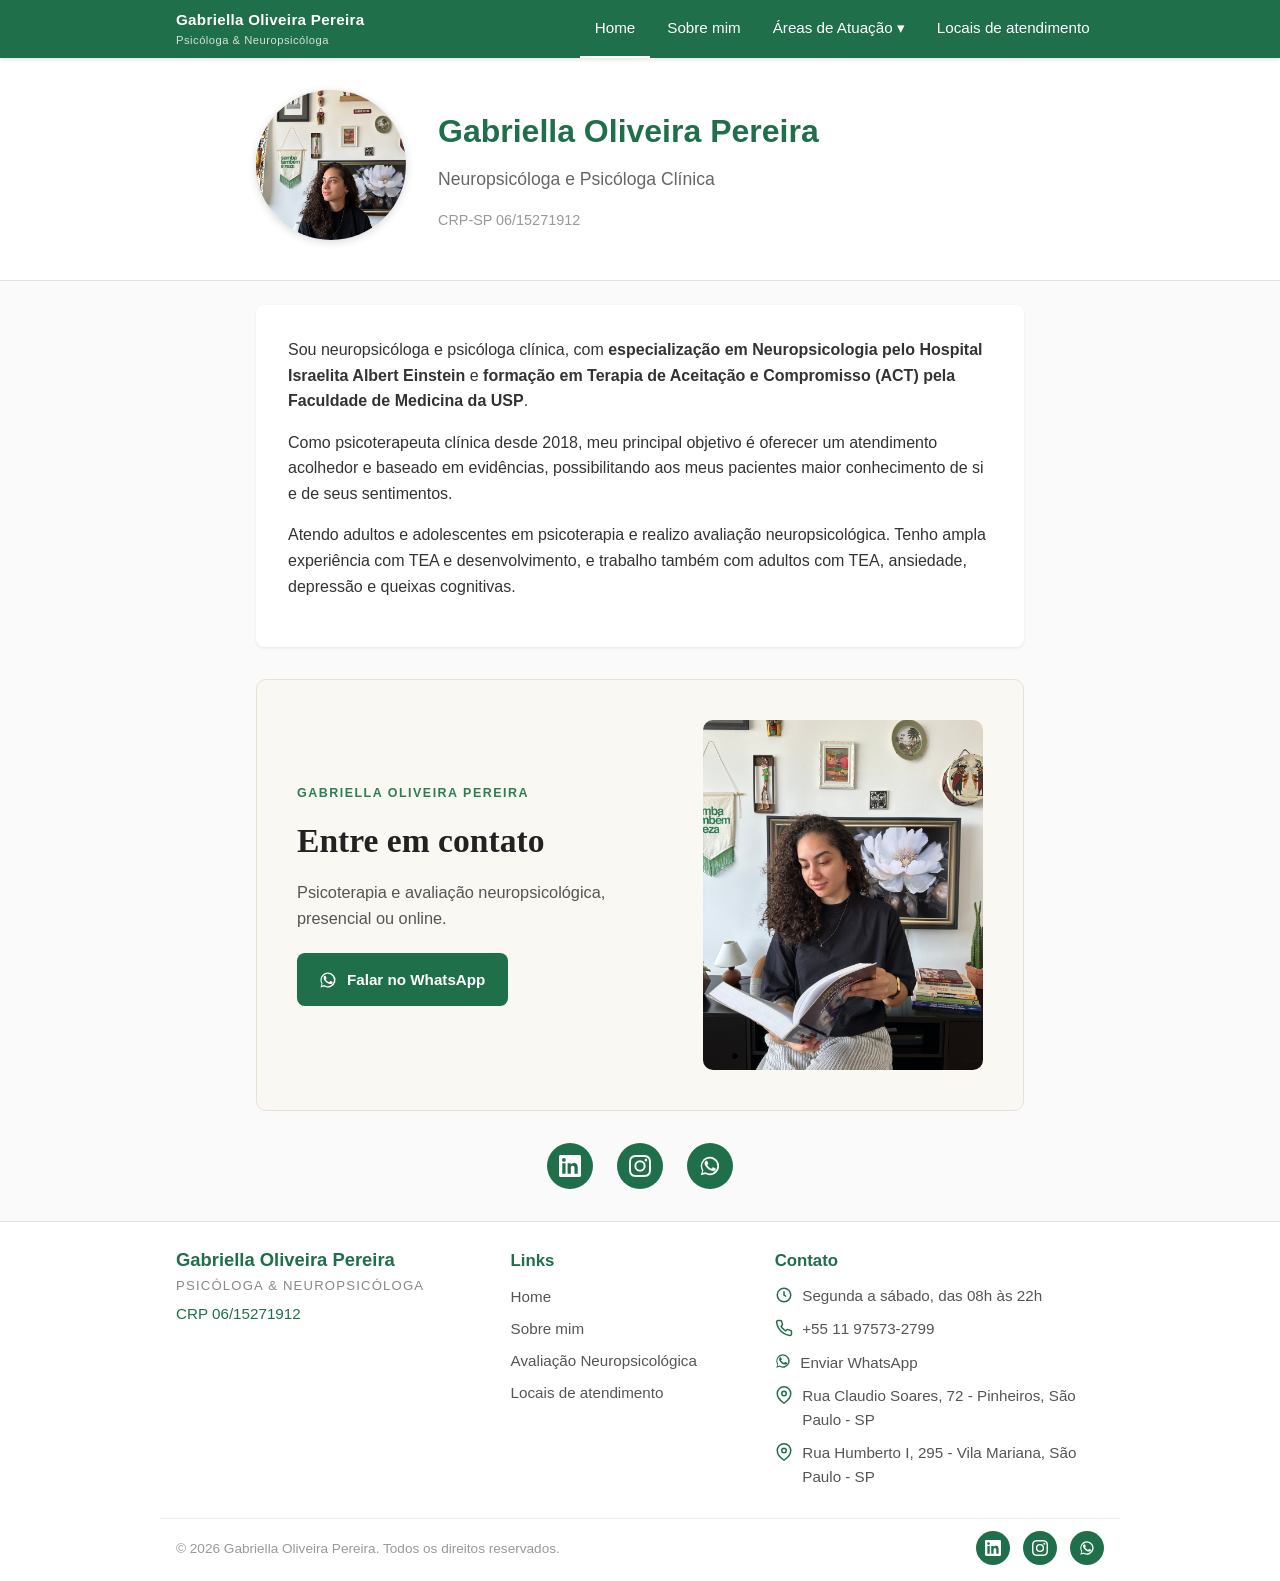
==== previa/index.html @ bd009cd1 "Adiciona pasta /previa/ para revisar o novo layout antes de publicar Cópia das páginas novas com noi" ====
<!DOCTYPE html>
<html lang="pt-BR">
<head>
    <meta charset="UTF-8">
    <meta name="robots" content="noindex, nofollow">
    <meta name="viewport" content="width=device-width, initial-scale=1.0">
    <title>Gabriella Oliveira Pereira - Neuropsicóloga e Psicóloga Clínica em São Paulo</title>
    <meta name="description" content="Neuropsicóloga e psicóloga clínica com formação em ACT pela USP e Neuropsicologia pelo Albert Einstein. Atendimento em Pinheiros, Vila Mariana e online.">
    <meta name="keywords" content="psicóloga, neuropsicóloga, ACT, TEA adulto, Pinheiros, Vila Mariana, São Paulo">
    <link rel="stylesheet" href="style.css?v=2">

    <script type="application/ld+json">
    {
        "@context": "https://schema.org",
        "@type": "Psychologist",
        "name": "Gabriella Oliveira Pereira",
        "description": "Neuropsicóloga e psicóloga clínica com formação em Terapia de Aceitação e Compromisso (ACT)",
        "url": "https://gabriellapsicologasp.com.br",
        "image": "https://gabriellapsicologasp.com.br/gabriella.jpg",
        "telephone": "+5511975732799",
        "areaServed": ["Pinheiros", "Vila Mariana", "São Paulo"],
        "openingHours": "Mo-Sa 08:00-22:00",
        "address": [
            {
                "@type": "PostalAddress",
                "streetAddress": "Rua Claudio Soares, 72",
                "addressLocality": "São Paulo",
                "addressRegion": "SP",
                "postalCode": "05422-030",
                "addressCountry": "BR"
            },
            {
                "@type": "PostalAddress",
                "streetAddress": "Rua Humberto I, 295",
                "addressLocality": "São Paulo",
                "addressRegion": "SP",
                "postalCode": "04018-030",
                "addressCountry": "BR"
            }
        ],
        "knowsAbout": ["Terapia de Aceitação e Compromisso", "Neuropsicologia", "Autismo", "Psicologia Infantil", "Psicologia Clínica"],
        "sameAs": [
            "https://www.linkedin.com/in/gabriellaop/",
            "https://www.instagram.com/gabriellaop.psi/",
            "https://maps.google.com/?cid=10209132950567114545"
        ]
    }
    </script>
</head>
<body>
    <nav>
        <div class="nav-inner">
            <a href="index.html" class="nav-brand">Gabriella Oliveira Pereira<span>Psicóloga &amp; Neuropsicóloga</span></a>
            <ul>
                <li><a href="index.html" class="nav-link active">Home</a></li>
                <li><a href="quem-sou-eu.html" class="nav-link">Sobre mim</a></li>
                <li class="nav-dropdown">
                    <a href="avaliacao-neuropsicologica.html" class="nav-link nav-dropdown-toggle" aria-haspopup="true">Áreas de Atuação ▾</a>
                    <ul class="nav-dropdown-menu">
                        <li><a href="avaliacao-neuropsicologica.html">Avaliação Neuropsicológica</a></li>
                        </ul>
                </li>
                <li><a href="locais.html" class="nav-link">Locais de atendimento</a></li>
            </ul>
        </div>
    </nav>

    <header>
        <div class="header-content">
            <div class="header-photo">
                <img src="../gabriella.jpg" alt="Gabriella Oliveira Pereira">
            </div>
            <div class="header-text">
                <h1>Gabriella Oliveira Pereira</h1>
                <p class="subtitle">Neuropsicóloga e Psicóloga Clínica</p>
                <p class="crp">CRP-SP 06/15271912</p>
            </div>
        </div>
    </header>

    <main class="container">
        <section class="card">
            <p>Sou neuropsicóloga e psicóloga clínica, com <strong>especialização em Neuropsicologia pelo Hospital Israelita Albert Einstein</strong> e <strong>formação em Terapia de Aceitação e Compromisso (ACT) pela Faculdade de Medicina da USP</strong>.</p>

            <p>Como psicoterapeuta clínica desde 2018, meu principal objetivo é oferecer um atendimento acolhedor e baseado em evidências, possibilitando aos meus pacientes maior conhecimento de si e de seus sentimentos.</p>

            <p>Atendo adultos e adolescentes em psicoterapia e realizo avaliação neuropsicológica. Tenho ampla experiência com TEA e desenvolvimento, e trabalho também com adultos com TEA, ansiedade, depressão e queixas cognitivas.</p>
        </section>

        <section class="hero-cta">
            <div class="hero-cta-text">
                <p class="hero-eyebrow">Gabriella Oliveira Pereira</p>
                <h2 class="hero-heading">Entre em contato</h2>
                <p class="hero-sub">Psicoterapia e avaliação neuropsicológica, presencial ou online.</p>
                <a href="https://wa.me/5511975732799?text=Ol%C3%A1%2C%20gostaria%20de%20agendar%20uma%20primeira%20sess%C3%A3o" class="hero-whatsapp-btn" target="_blank" rel="noopener">
                    <svg width="18" height="18" viewBox="0 0 24 24" fill="currentColor"><path d="M17.5 14.4c-.3-.2-1.7-.9-2-1-.3-.1-.5-.1-.7.1-.2.3-.7 1-.9 1.2-.2.2-.3.2-.6.1-.3-.2-1.3-.5-2.4-1.5-.9-.8-1.5-1.8-1.7-2.1-.2-.3 0-.5.1-.6l.5-.5c.1-.2.2-.3.3-.5v-.5c-.1-.2-.7-1.6-.9-2.2-.2-.5-.5-.5-.7-.5h-.6c-.2 0-.5.1-.8.4-.3.3-1 1-1 2.4s1.1 2.8 1.2 3c.2.2 2.1 3.2 5.1 4.5.7.3 1.3.5 1.7.6.7.2 1.4.2 1.9.1.6-.1 1.7-.7 2-1.4.2-.7.2-1.3.2-1.4-.1-.1-.3-.2-.6-.3M12 2a10 10 0 0 0-8.6 15.1L2 22l5-1.3A10 10 0 1 0 12 2m0 18.2c-1.6 0-3.2-.4-4.5-1.2l-.3-.2-3.3.9.9-3.2-.2-.3A8.2 8.2 0 1 1 12 20.2"/></svg>
                    Falar no WhatsApp
                </a>
            </div>
            <div class="hero-photo">
                <img src="gabriella-nova.jpg" alt="Gabriella Oliveira Pereira">
            </div>
        </section>

        <div style="text-align:center;margin-top:1.5rem;">
            <div class="social-links">
                <a href="https://www.linkedin.com/in/gabriellaop/" target="_blank" rel="noopener" aria-label="LinkedIn" title="LinkedIn">
                    <svg width="22" height="22" viewBox="0 0 24 24" fill="currentColor"><path d="M20.45 20.45h-3.56v-5.57c0-1.33-.02-3.04-1.85-3.04-1.85 0-2.14 1.45-2.14 2.94v5.67H9.35V9h3.41v1.56h.05c.47-.9 1.63-1.85 3.36-1.85 3.6 0 4.27 2.37 4.27 5.45v6.29zM5.34 7.43a2.06 2.06 0 1 1 0-4.13 2.06 2.06 0 0 1 0 4.13zM7.12 20.45H3.56V9h3.56v11.45zM22.22 0H1.77C.79 0 0 .77 0 1.72v20.56C0 23.23.79 24 1.77 24h20.45c.98 0 1.78-.77 1.78-1.72V1.72C24 .77 23.2 0 22.22 0z"/></svg>
                </a>
                <a href="https://www.instagram.com/gabriellaop.psi/" target="_blank" rel="noopener" aria-label="Instagram" title="Instagram">
                    <svg width="22" height="22" viewBox="0 0 24 24" fill="currentColor"><path d="M12 2.16c3.2 0 3.58.01 4.85.07 1.17.05 1.8.25 2.23.41.56.22.96.48 1.38.9.42.42.68.82.9 1.38.16.42.36 1.06.41 2.23.06 1.27.07 1.65.07 4.85s-.01 3.58-.07 4.85c-.05 1.17-.25 1.8-.41 2.23-.22.56-.48.96-.9 1.38-.42.42-.82.68-1.38.9-.42.16-1.06.36-2.23.41-1.27.06-1.65.07-4.85.07s-3.58-.01-4.85-.07c-1.17-.05-1.8-.25-2.23-.41a3.8 3.8 0 0 1-1.38-.9 3.8 3.8 0 0 1-.9-1.38c-.16-.42-.36-1.06-.41-2.23C2.17 15.58 2.16 15.2 2.16 12s.01-3.58.07-4.85c.05-1.17.25-1.8.41-2.23.22-.56.48-.96.9-1.38.42-.42.82-.68 1.38-.9.42-.16 1.06-.36 2.23-.41C8.42 2.17 8.8 2.16 12 2.16zM12 0C8.74 0 8.33.01 7.05.07 5.78.13 4.9.33 4.14.63a5.9 5.9 0 0 0-2.13 1.38A5.9 5.9 0 0 0 .63 4.14c-.3.76-.5 1.64-.56 2.91C.01 8.33 0 8.74 0 12s.01 3.67.07 4.95c.06 1.27.26 2.15.56 2.91a5.9 5.9 0 0 0 1.38 2.13 5.9 5.9 0 0 0 2.13 1.38c.76.3 1.64.5 2.91.56C8.33 23.99 8.74 24 12 24s3.67-.01 4.95-.07c1.27-.06 2.15-.26 2.91-.56a5.9 5.9 0 0 0 2.13-1.38 5.9 5.9 0 0 0 1.38-2.13c.3-.76.5-1.64.56-2.91.06-1.28.07-1.69.07-4.95s-.01-3.67-.07-4.95c-.06-1.27-.26-2.15-.56-2.91a5.9 5.9 0 0 0-1.38-2.13A5.9 5.9 0 0 0 19.86.63c-.76-.3-1.64-.5-2.91-.56C15.67.01 15.26 0 12 0zm0 5.84a6.16 6.16 0 1 0 0 12.32 6.16 6.16 0 0 0 0-12.32zm0 10.16a4 4 0 1 1 0-8 4 4 0 0 1 0 8zm7.85-10.4a1.44 1.44 0 1 1-2.88 0 1.44 1.44 0 0 1 2.88 0z"/></svg>
                </a>
                <a href="https://wa.me/5511975732799?text=Ol%C3%A1%2C%20gostaria%20de%20agendar%20uma%20primeira%20sess%C3%A3o" target="_blank" rel="noopener" aria-label="WhatsApp" title="WhatsApp"><svg width="22" height="22" viewBox="0 0 24 24" fill="currentColor"><path d="M17.5 14.4c-.3-.2-1.7-.9-2-1-.3-.1-.5-.1-.7.1-.2.3-.7 1-.9 1.2-.2.2-.3.2-.6.1-.3-.2-1.3-.5-2.4-1.5-.9-.8-1.5-1.8-1.7-2.1-.2-.3 0-.5.1-.6l.5-.5c.1-.2.2-.3.3-.5v-.5c-.1-.2-.7-1.6-.9-2.2-.2-.5-.5-.5-.7-.5h-.6c-.2 0-.5.1-.8.4-.3.3-1 1-1 2.4s1.1 2.8 1.2 3c.2.2 2.1 3.2 5.1 4.5.7.3 1.3.5 1.7.6.7.2 1.4.2 1.9.1.6-.1 1.7-.7 2-1.4.2-.7.2-1.3.2-1.4-.1-.1-.3-.2-.6-.3M12 2a10 10 0 0 0-8.6 15.1L2 22l5-1.3A10 10 0 1 0 12 2m0 18.2c-1.6 0-3.2-.4-4.5-1.2l-.3-.2-3.3.9.9-3.2-.2-.3A8.2 8.2 0 1 1 12 20.2"/></svg></a>
            </div>
        </div>
    </main>

    <footer>
        <div class="footer-grid">
            <div class="footer-col">
                <div class="footer-name">Gabriella Oliveira Pereira</div>
                <div class="footer-role">Psicóloga &amp; Neuropsicóloga</div>
                <div class="footer-crp">CRP 06/15271912</div>
            </div>

            <div class="footer-col">
                <h4>Links</h4>
                <ul>
                    <li><a href="index.html">Home</a></li>
                    <li><a href="quem-sou-eu.html">Sobre mim</a></li>
                    <li><a href="avaliacao-neuropsicologica.html">Avaliação Neuropsicológica</a></li>
                    <li><a href="locais.html">Locais de atendimento</a></li>
                </ul>
            </div>

            <div class="footer-col">
                <h4>Contato</h4>
                <div class="footer-item"><svg width="18" height="18" viewBox="0 0 24 24" fill="none" stroke="currentColor" stroke-width="2"><circle cx="12" cy="12" r="9"/><path d="M12 7v5l3 2"/></svg><span>Segunda a sábado, das 08h às 22h</span></div>
                <div class="footer-item"><svg width="18" height="18" viewBox="0 0 24 24" fill="none" stroke="currentColor" stroke-width="2"><path d="M22 16.9v3a2 2 0 0 1-2.2 2 19.8 19.8 0 0 1-8.6-3.1 19.5 19.5 0 0 1-6-6A19.8 19.8 0 0 1 2.1 4.2 2 2 0 0 1 4.1 2h3a2 2 0 0 1 2 1.7c.1 1 .4 1.9.7 2.8a2 2 0 0 1-.5 2.1L8.1 9.9a16 16 0 0 0 6 6l1.3-1.3a2 2 0 0 1 2.1-.4c.9.3 1.8.6 2.8.7a2 2 0 0 1 1.7 2z"/></svg><a href="tel:+5511975732799">+55 11 97573-2799</a></div>
                <div class="footer-item"><svg width="16" height="16" viewBox="0 0 24 24" fill="currentColor"><path d="M17.5 14.4c-.3-.2-1.7-.9-2-1-.3-.1-.5-.1-.7.1-.2.3-.7 1-.9 1.2-.2.2-.3.2-.6.1-.3-.2-1.3-.5-2.4-1.5-.9-.8-1.5-1.8-1.7-2.1-.2-.3 0-.5.1-.6l.5-.5c.1-.2.2-.3.3-.5v-.5c-.1-.2-.7-1.6-.9-2.2-.2-.5-.5-.5-.7-.5h-.6c-.2 0-.5.1-.8.4-.3.3-1 1-1 2.4s1.1 2.8 1.2 3c.2.2 2.1 3.2 5.1 4.5.7.3 1.3.5 1.7.6.7.2 1.4.2 1.9.1.6-.1 1.7-.7 2-1.4.2-.7.2-1.3.2-1.4-.1-.1-.3-.2-.6-.3M12 2a10 10 0 0 0-8.6 15.1L2 22l5-1.3A10 10 0 1 0 12 2m0 18.2c-1.6 0-3.2-.4-4.5-1.2l-.3-.2-3.3.9.9-3.2-.2-.3A8.2 8.2 0 1 1 12 20.2"/></svg><a href="https://wa.me/5511975732799?text=Ol%C3%A1%2C%20gostaria%20de%20agendar%20uma%20primeira%20sess%C3%A3o" target="_blank" rel="noopener">Enviar WhatsApp</a></div>
                <div class="footer-item"><svg width="18" height="18" viewBox="0 0 24 24" fill="none" stroke="currentColor" stroke-width="2"><path d="M21 10c0 7-9 13-9 13s-9-6-9-13a9 9 0 0 1 18 0z"/><circle cx="12" cy="10" r="3"/></svg><span>Rua Claudio Soares, 72 - Pinheiros, São Paulo - SP</span></div>
                <div class="footer-item"><svg width="18" height="18" viewBox="0 0 24 24" fill="none" stroke="currentColor" stroke-width="2"><path d="M21 10c0 7-9 13-9 13s-9-6-9-13a9 9 0 0 1 18 0z"/><circle cx="12" cy="10" r="3"/></svg><span>Rua Humberto I, 295 - Vila Mariana, São Paulo - SP</span></div>
            </div>
        </div>

        <div class="footer-bottom">
            <span>&copy; 2026 Gabriella Oliveira Pereira. Todos os direitos reservados.</span>
            <div class="footer-social">
                <a href="https://www.linkedin.com/in/gabriellaop/" target="_blank" rel="noopener" aria-label="LinkedIn"><svg width="16" height="16" viewBox="0 0 24 24" fill="currentColor"><path d="M20.45 20.45h-3.56v-5.57c0-1.33-.02-3.04-1.85-3.04-1.85 0-2.14 1.45-2.14 2.94v5.67H9.35V9h3.41v1.56h.05c.47-.9 1.63-1.85 3.36-1.85 3.6 0 4.27 2.37 4.27 5.45v6.29zM5.34 7.43a2.06 2.06 0 1 1 0-4.13 2.06 2.06 0 0 1 0 4.13zM7.12 20.45H3.56V9h3.56v11.45zM22.22 0H1.77C.79 0 0 .77 0 1.72v20.56C0 23.23.79 24 1.77 24h20.45c.98 0 1.78-.77 1.78-1.72V1.72C24 .77 23.2 0 22.22 0z"/></svg></a>
                <a href="https://www.instagram.com/gabriellaop.psi/" target="_blank" rel="noopener" aria-label="Instagram"><svg width="16" height="16" viewBox="0 0 24 24" fill="currentColor"><path d="M12 2.16c3.2 0 3.58.01 4.85.07 1.17.05 1.8.25 2.23.41.56.22.96.48 1.38.9.42.42.68.82.9 1.38.16.42.36 1.06.41 2.23.06 1.27.07 1.65.07 4.85s-.01 3.58-.07 4.85c-.05 1.17-.25 1.8-.41 2.23-.22.56-.48.96-.9 1.38-.42.42-.82.68-1.38.9-.42.16-1.06.36-2.23.41-1.27.06-1.65.07-4.85.07s-3.58-.01-4.85-.07c-1.17-.05-1.8-.25-2.23-.41a3.8 3.8 0 0 1-1.38-.9 3.8 3.8 0 0 1-.9-1.38c-.16-.42-.36-1.06-.41-2.23C2.17 15.58 2.16 15.2 2.16 12s.01-3.58.07-4.85c.05-1.17.25-1.8.41-2.23.22-.56.48-.96.9-1.38.42-.42.82-.68 1.38-.9.42-.16 1.06-.36 2.23-.41C8.42 2.17 8.8 2.16 12 2.16zM12 0C8.74 0 8.33.01 7.05.07 5.78.13 4.9.33 4.14.63a5.9 5.9 0 0 0-2.13 1.38A5.9 5.9 0 0 0 .63 4.14c-.3.76-.5 1.64-.56 2.91C.01 8.33 0 8.74 0 12s.01 3.67.07 4.95c.06 1.27.26 2.15.56 2.91a5.9 5.9 0 0 0 1.38 2.13 5.9 5.9 0 0 0 2.13 1.38c.76.3 1.64.5 2.91.56C8.33 23.99 8.74 24 12 24s3.67-.01 4.95-.07c1.27-.06 2.15-.26 2.91-.56a5.9 5.9 0 0 0 2.13-1.38 5.9 5.9 0 0 0 1.38-2.13c.3-.76.5-1.64.56-2.91.06-1.28.07-1.69.07-4.95s-.01-3.67-.07-4.95c-.06-1.27-.26-2.15-.56-2.91a5.9 5.9 0 0 0-1.38-2.13A5.9 5.9 0 0 0 19.86.63c-.76-.3-1.64-.5-2.91-.56C15.67.01 15.26 0 12 0zm0 5.84a6.16 6.16 0 1 0 0 12.32 6.16 6.16 0 0 0 0-12.32zm0 10.16a4 4 0 1 1 0-8 4 4 0 0 1 0 8zm7.85-10.4a1.44 1.44 0 1 1-2.88 0 1.44 1.44 0 0 1 2.88 0z"/></svg></a>
                <a href="https://wa.me/5511975732799?text=Ol%C3%A1%2C%20gostaria%20de%20agendar%20uma%20primeira%20sess%C3%A3o" target="_blank" rel="noopener" aria-label="WhatsApp"><svg width="16" height="16" viewBox="0 0 24 24" fill="currentColor"><path d="M17.5 14.4c-.3-.2-1.7-.9-2-1-.3-.1-.5-.1-.7.1-.2.3-.7 1-.9 1.2-.2.2-.3.2-.6.1-.3-.2-1.3-.5-2.4-1.5-.9-.8-1.5-1.8-1.7-2.1-.2-.3 0-.5.1-.6l.5-.5c.1-.2.2-.3.3-.5v-.5c-.1-.2-.7-1.6-.9-2.2-.2-.5-.5-.5-.7-.5h-.6c-.2 0-.5.1-.8.4-.3.3-1 1-1 2.4s1.1 2.8 1.2 3c.2.2 2.1 3.2 5.1 4.5.7.3 1.3.5 1.7.6.7.2 1.4.2 1.9.1.6-.1 1.7-.7 2-1.4.2-.7.2-1.3.2-1.4-.1-.1-.3-.2-.6-.3M12 2a10 10 0 0 0-8.6 15.1L2 22l5-1.3A10 10 0 1 0 12 2m0 18.2c-1.6 0-3.2-.4-4.5-1.2l-.3-.2-3.3.9.9-3.2-.2-.3A8.2 8.2 0 1 1 12 20.2"/></svg></a>
            </div>
        </div>
    </footer>
</body>
</html>
---- previa/style.css ----
* {
    margin: 0;
    padding: 0;
    box-sizing: border-box;
}

body {
    font-family: -apple-system, BlinkMacSystemFont, "Segoe UI", Roboto, "Helvetica Neue", Arial, sans-serif;
    line-height: 1.6;
    color: #333;
    background: #fafafa;
}

nav {
    background: #1f6f4a;
    position: sticky;
    top: 0;
    z-index: 100;
    box-shadow: 0 2px 4px rgba(0,0,0,0.1);
}

.nav-inner {
    max-width: 960px;
    margin: 0 auto;
    padding: 0 1rem;
    display: flex;
    align-items: center;
    gap: 1rem;
}

.nav-brand {
    color: #fff;
    text-decoration: none;
    font-weight: 600;
    font-size: 0.95rem;
    letter-spacing: 0.3px;
    white-space: nowrap;
}

.nav-brand span {
    display: block;
    font-size: 0.7rem;
    font-weight: 400;
    opacity: 0.8;
    letter-spacing: 0.5px;
}

nav ul {
    list-style: none;
    display: flex;
    margin-left: auto;
    align-items: center;
    gap: 0.2rem;
}

nav a.nav-link {
    display: block;
    color: white;
    text-decoration: none;
    padding: 1rem 0.9rem;
    font-weight: 500;
    font-size: 0.95rem;
    border-bottom: 2px solid transparent;
    transition: border-color 0.2s;
}

nav a.nav-link:hover {
    border-bottom-color: rgba(255,255,255,0.6);
}

nav a.nav-link.active {
    border-bottom-color: #fff;
}

.nav-cta {
    display: inline-flex;
    align-items: center;
    gap: 0.5rem;
    background: #25d366;
    color: #fff;
    text-decoration: none;
    padding: 0.6rem 1.1rem;
    border-radius: 25px;
    font-weight: 600;
    font-size: 0.9rem;
    white-space: nowrap;
    transition: background 0.3s;
}

.nav-cta:hover {
    background: #20ba5a;
}

.container {
    max-width: 800px;
    margin: 0 auto;
    padding: 0 1rem;
}

header {
    background: #fff;
    border-bottom: 1px solid #e0e0e0;
    padding: 2rem 0;
}

.header-content {
    max-width: 800px;
    margin: 0 auto;
    padding: 0 1rem;
    display: flex;
    align-items: center;
    gap: 2rem;
}

.header-photo img {
    width: 150px;
    height: 150px;
    border-radius: 50%;
    object-fit: cover;
    box-shadow: 0 2px 8px rgba(0,0,0,0.15);
}

.header-text {
    flex: 1;
}

h1 {
    font-size: 2rem;
    color: #1f6f4a;
    margin-bottom: 0.5rem;
}

h2 {
    color: #1f6f4a;
    margin-top: 2.5rem;
    margin-bottom: 1.5rem;
    font-size: 1.3rem;
    border-bottom: 2px solid #e0e0e0;
    padding-bottom: 0.5rem;
}

.subtitle {
    font-size: 1.1rem;
    color: #666;
    margin-bottom: 1rem;
}

.crp {
    font-size: 0.9rem;
    color: #999;
}

.page-title {
    padding-top: 2rem;
}

.card {
    background: #fff;
    padding: 2rem;
    border-radius: 8px;
    margin: 1.5rem auto;
    box-shadow: 0 1px 3px rgba(0,0,0,0.08);
}

.card p {
    margin-bottom: 1rem;
}

.especialidades {
    display: flex;
    flex-wrap: wrap;
    gap: 0.8rem;
    margin-top: 1.5rem;
}

.tag {
    background: #e3f2fd;
    color: #1f6f4a;
    padding: 0.5rem 1rem;
    border-radius: 20px;
    font-size: 0.9rem;
    font-weight: 500;
}

.item {
    display: flex;
    gap: 1.2rem;
    margin-bottom: 2rem;
    padding-bottom: 2rem;
    border-bottom: 1px solid #e0e0e0;
}

.item:last-child {
    border-bottom: none;
    margin-bottom: 0;
    padding-bottom: 0;
}

.item-logo {
    width: 64px;
    height: 64px;
    flex-shrink: 0;
    display: flex;
    align-items: center;
    justify-content: center;
    background: #fff;
    border: 1px solid #eee;
    border-radius: 8px;
    padding: 6px;
}

.item-logo img {
    max-width: 100%;
    max-height: 100%;
    object-fit: contain;
}

.item-content {
    flex: 1;
}

.item-title {
    font-size: 1.05rem;
    font-weight: 600;
    color: #333;
    margin-bottom: 0.2rem;
}

.item-subtitle {
    font-size: 0.95rem;
    color: #666;
}

.item-date {
    font-size: 0.85rem;
    color: #999;
    margin-bottom: 0.8rem;
}

.item-description {
    font-size: 0.95rem;
    color: #555;
}

.skills {
    display: flex;
    flex-wrap: wrap;
    gap: 0.5rem;
    margin-top: 0.8rem;
}

.skill-tag {
    background: #e3f2fd;
    color: #1f6f4a;
    padding: 0.25rem 0.7rem;
    border-radius: 15px;
    font-size: 0.82rem;
    font-weight: 500;
}

.locations {
    display: grid;
    grid-template-columns: 1fr 1fr;
    gap: 1.5rem;
    margin: 1.5rem auto;
}

.location-card {
    background: #fff;
    padding: 1.5rem;
    border-radius: 8px;
    box-shadow: 0 1px 3px rgba(0,0,0,0.08);
    border-left: 4px solid #1f6f4a;
}

.location-card h3 {
    color: #1f6f4a;
    margin-bottom: 1rem;
    font-size: 1.2rem;
}

.location-card a {
    color: #1f6f4a;
    text-decoration: none;
    font-weight: 500;
}

.location-card a:hover {
    text-decoration: underline;
}

.info-label {
    font-weight: 600;
    color: #666;
    font-size: 0.85rem;
    text-transform: uppercase;
    letter-spacing: 0.5px;
}

.info-value {
    color: #333;
    margin-top: 0.3rem;
    margin-bottom: 1rem;
    font-size: 0.95rem;
}

.map-embed {
    width: 100%;
    height: 220px;
    border: 0;
    border-radius: 6px;
    margin-bottom: 0.8rem;
}

.contact-section {
    background: #f5f5f5;
    padding: 2rem;
    border-radius: 8px;
    margin: 2rem auto;
    text-align: center;
}

.contact-section h2 {
    margin-top: 0;
    border-bottom: none;
}

.first-session-highlight {
    background: #1f6f4a;
    color: white;
    padding: 1.5rem;
    border-radius: 8px;
    margin: 1.5rem 0;
    font-size: 1.2rem;
    font-weight: 600;
}

.phone {
    font-size: 1.2rem;
    color: #1f6f4a;
    text-decoration: none;
    font-weight: 600;
    display: inline-block;
    margin-bottom: 1rem;
}

.whatsapp-button {
    display: inline-block;
    background: #25d366;
    color: white;
    padding: 0.8rem 1.5rem;
    border-radius: 25px;
    text-decoration: none;
    font-weight: 600;
    transition: background 0.3s;
}

.whatsapp-button:hover {
    background: #20ba5a;
}

.horario-contato {
    margin-top: 1.5rem;
    margin-bottom: 0;
    color: #555;
    font-size: 0.95rem;
}

.social-links {
    display: flex;
    justify-content: center;
    gap: 1.5rem;
    margin-top: 1.5rem;
}

.social-links a {
    display: inline-flex;
    align-items: center;
    justify-content: center;
    width: 46px;
    height: 46px;
    border-radius: 50%;
    background: #1f6f4a;
    color: white;
    transition: background 0.3s;
}

.social-links a:hover {
    background: #185c3c;
}

footer {
    background: #fff;
    border-top: 1px solid #e0e0e0;
    margin-top: 2rem;
    padding: 1.6rem 0 1rem;
}

.footer-grid {
    max-width: 960px;
    margin: 0 auto;
    padding: 0 1rem;
    display: grid;
    grid-template-columns: 1.3fr 1fr 1.4fr;
    gap: 1.8rem;
}

.footer-col h4 {
    color: #1f6f4a;
    font-size: 1.05rem;
    margin-bottom: 0.6rem;
}

.footer-name {
    font-size: 1.15rem;
    color: #1f6f4a;
    font-weight: 600;
    line-height: 1.3;
}

.footer-role {
    font-size: 0.82rem;
    color: #888;
    text-transform: uppercase;
    letter-spacing: 1.2px;
    margin-top: 0.2rem;
}

.footer-crp {
    color: #1f6f4a;
    margin-top: 0.4rem;
    font-size: 0.95rem;
}

.footer-col ul {
    list-style: none;
}

.footer-col li {
    margin-bottom: 0.4rem;
}

.footer-col a {
    color: #555;
    text-decoration: none;
    font-size: 0.95rem;
}

.footer-col a:hover {
    color: #1f6f4a;
}

.footer-item {
    display: flex;
    align-items: flex-start;
    gap: 0.6rem;
    margin-bottom: 0.55rem;
    font-size: 0.95rem;
    color: #555;
}

.footer-item svg {
    flex-shrink: 0;
    margin-top: 2px;
    color: #1f6f4a;
}

.footer-item a {
    color: #555;
    text-decoration: none;
}

.footer-item a:hover {
    color: #1f6f4a;
}

.footer-bottom {
    max-width: 960px;
    margin: 1.2rem auto 0;
    padding: 0.8rem 1rem 0;
    border-top: 1px solid #eee;
    display: flex;
    justify-content: space-between;
    align-items: center;
    gap: 1rem;
    color: #999;
    font-size: 0.85rem;
}

.footer-social {
    display: flex;
    gap: 0.8rem;
}

.footer-social a {
    display: inline-flex;
    align-items: center;
    justify-content: center;
    width: 34px;
    height: 34px;
    border-radius: 50%;
    background: #1f6f4a;
    color: #fff;
}

.footer-social a:hover {
    background: #185c3c;
}

@media (max-width: 860px) {
    .nav-inner {
        flex-wrap: wrap;
        gap: 0.4rem;
        padding: 0.6rem 1rem;
    }

    .nav-brand {
        font-size: 0.85rem;
    }

    nav ul {
        order: 3;
        width: 100%;
        margin-left: 0;
        justify-content: space-between;
    }

    nav a.nav-link {
        padding: 0.6rem 0.3rem;
        font-size: 0.82rem;
    }

    .nav-cta {
        margin-left: auto;
        padding: 0.5rem 0.9rem;
        font-size: 0.82rem;
    }

    .footer-grid {
        grid-template-columns: 1fr;
        gap: 1.4rem;
    }

    .footer-col:nth-child(2) {
        display: none;
    }

    .footer-bottom {
        flex-direction: column;
        text-align: center;
    }

    footer {
        padding-top: 1.6rem;
    }

    .footer-col h4 {
        margin-bottom: 0.6rem;
    }

    .footer-col li {
        margin-bottom: 0.4rem;
    }

    .footer-item {
        margin-bottom: 0.55rem;
    }

    .footer-crp {
        margin-top: 0.4rem;
    }
}

@media (max-width: 768px) {
    h1 {
        font-size: 1.5rem;
    }

    .header-content {
        flex-direction: column;
        text-align: center;
        gap: 1.5rem;
    }

    .header-photo img {
        width: 120px;
        height: 120px;
    }

    .especialidades {
        justify-content: center;
    }

    .locations {
        grid-template-columns: 1fr;
    }

    .item {
        gap: 0.8rem;
    }

    .item-logo {
        width: 50px;
        height: 50px;
    }
}

/* Dropdown: Áreas de Atuação */
.nav-dropdown {
    position: relative;
}

.nav-dropdown-toggle {
    display: flex !important;
    align-items: center;
    gap: 0.3rem;
}

.nav-dropdown-menu {
    display: none;
    position: absolute;
    top: 100%;
    left: 0;
    background: #1f6f4a;
    min-width: 220px;
    border-radius: 0 0 8px 8px;
    box-shadow: 0 4px 10px rgba(0,0,0,0.15);
    list-style: none;
    padding: 0.4rem 0;
    z-index: 110;
}

.nav-dropdown:hover .nav-dropdown-menu,
.nav-dropdown:focus-within .nav-dropdown-menu {
    display: block;
}

.nav-dropdown-menu li {
    width: 100%;
}

.nav-dropdown-menu a {
    display: block;
    color: #fff;
    text-decoration: none;
    padding: 0.6rem 1rem;
    font-size: 0.9rem;
    font-weight: 500;
    white-space: nowrap;
}

.nav-dropdown-menu a:hover,
.nav-dropdown-menu a:focus {
    background: rgba(255,255,255,0.12);
}

@media (max-width: 860px) {
    .nav-dropdown-menu {
        position: static;
        box-shadow: none;
        background: rgba(255,255,255,0.06);
        border-radius: 0;
        display: none;
    }

    .nav-dropdown:hover .nav-dropdown-menu,
    .nav-dropdown:focus-within .nav-dropdown-menu,
    .nav-dropdown.is-open .nav-dropdown-menu {
        display: block;
    }
}

/* Hero CTA (estilo selo + título serifado + botão + aviso) */
.hero-cta {
    background: #faf8f3;
    border: 1px solid #e8e2d5;
    border-radius: 10px;
    margin: 2rem auto;
    padding: 2.5rem;
    display: flex;
    align-items: center;
    gap: 2.5rem;
}

.hero-cta-text {
    flex: 1.3;
}

.hero-eyebrow {
    font-size: 0.78rem;
    font-weight: 700;
    letter-spacing: 1.5px;
    text-transform: uppercase;
    color: #2e7d55;
    margin-bottom: 0.6rem;
}

.hero-heading {
    font-family: "Playfair Display", Georgia, serif;
    font-weight: 700;
    font-size: 2.1rem;
    color: #222;
    border-bottom: none;
    margin-top: 0;
    margin-bottom: 0.7rem;
    padding-bottom: 0;
}

.hero-sub {
    color: #555;
    font-size: 1.02rem;
    margin-bottom: 1.4rem;
}

.hero-whatsapp-btn {
    display: inline-flex;
    align-items: center;
    gap: 0.6rem;
    background: #1f6f4a;
    color: #fff;
    text-decoration: none;
    font-weight: 600;
    font-size: 0.95rem;
    padding: 0.9rem 1.4rem;
    border-radius: 8px;
    transition: background 0.3s;
}

.hero-whatsapp-btn:hover {
    background: #185c3c;
}

.hero-fineprint {
    margin-top: 1rem;
    margin-bottom: 0;
    font-size: 0.85rem;
    color: #777;
}

.hero-photo {
    flex: 1;
    flex-shrink: 0;
}

.hero-photo img {
    width: 100%;
    max-width: 280px;
    aspect-ratio: 4/5;
    object-fit: cover;
    border-radius: 10px;
    display: block;
    margin: 0 auto;
}

@media (max-width: 768px) {
    .hero-cta {
        flex-direction: column-reverse;
        padding: 1rem;
        gap: 0.75rem;
        text-align: center;
        margin: 1.2rem auto;
    }

    .hero-photo img {
        max-width: 120px;
    }

    .hero-eyebrow {
        margin-bottom: 0.3rem;
    }

    .hero-heading {
        font-size: 1.35rem;
        margin-bottom: 0.4rem;
    }

    .hero-sub {
        font-size: 0.92rem;
        margin-bottom: 0.8rem;
    }

    .hero-whatsapp-btn {
        padding: 0.7rem 1.1rem;
        font-size: 0.9rem;
    }

    .hero-fineprint {
        margin-top: 0.6rem;
        font-size: 0.75rem;
    }
}

/* FAQ em acordeão (abre/fecha) */
.faq-item {
    border-bottom: 1px solid #eee;
    padding: 0.9rem 0;
}

.faq-item:first-of-type {
    border-top: 1px solid #eee;
}

.faq-item summary {
    cursor: pointer;
    font-weight: 600;
    color: #222;
    list-style: none;
    display: flex;
    align-items: center;
    justify-content: space-between;
    gap: 1rem;
}

.faq-item summary::-webkit-details-marker {
    display: none;
}

.faq-item summary::after {
    content: "+";
    font-size: 1.3rem;
    font-weight: 400;
    color: #1f6f4a;
    flex-shrink: 0;
    transition: transform 0.2s;
}

.faq-item[open] summary::after {
    content: "\2212";
}

.faq-item[open] summary {
    margin-bottom: 0.6rem;
}

.faq-answer {
    color: #555;
    line-height: 1.6;
}
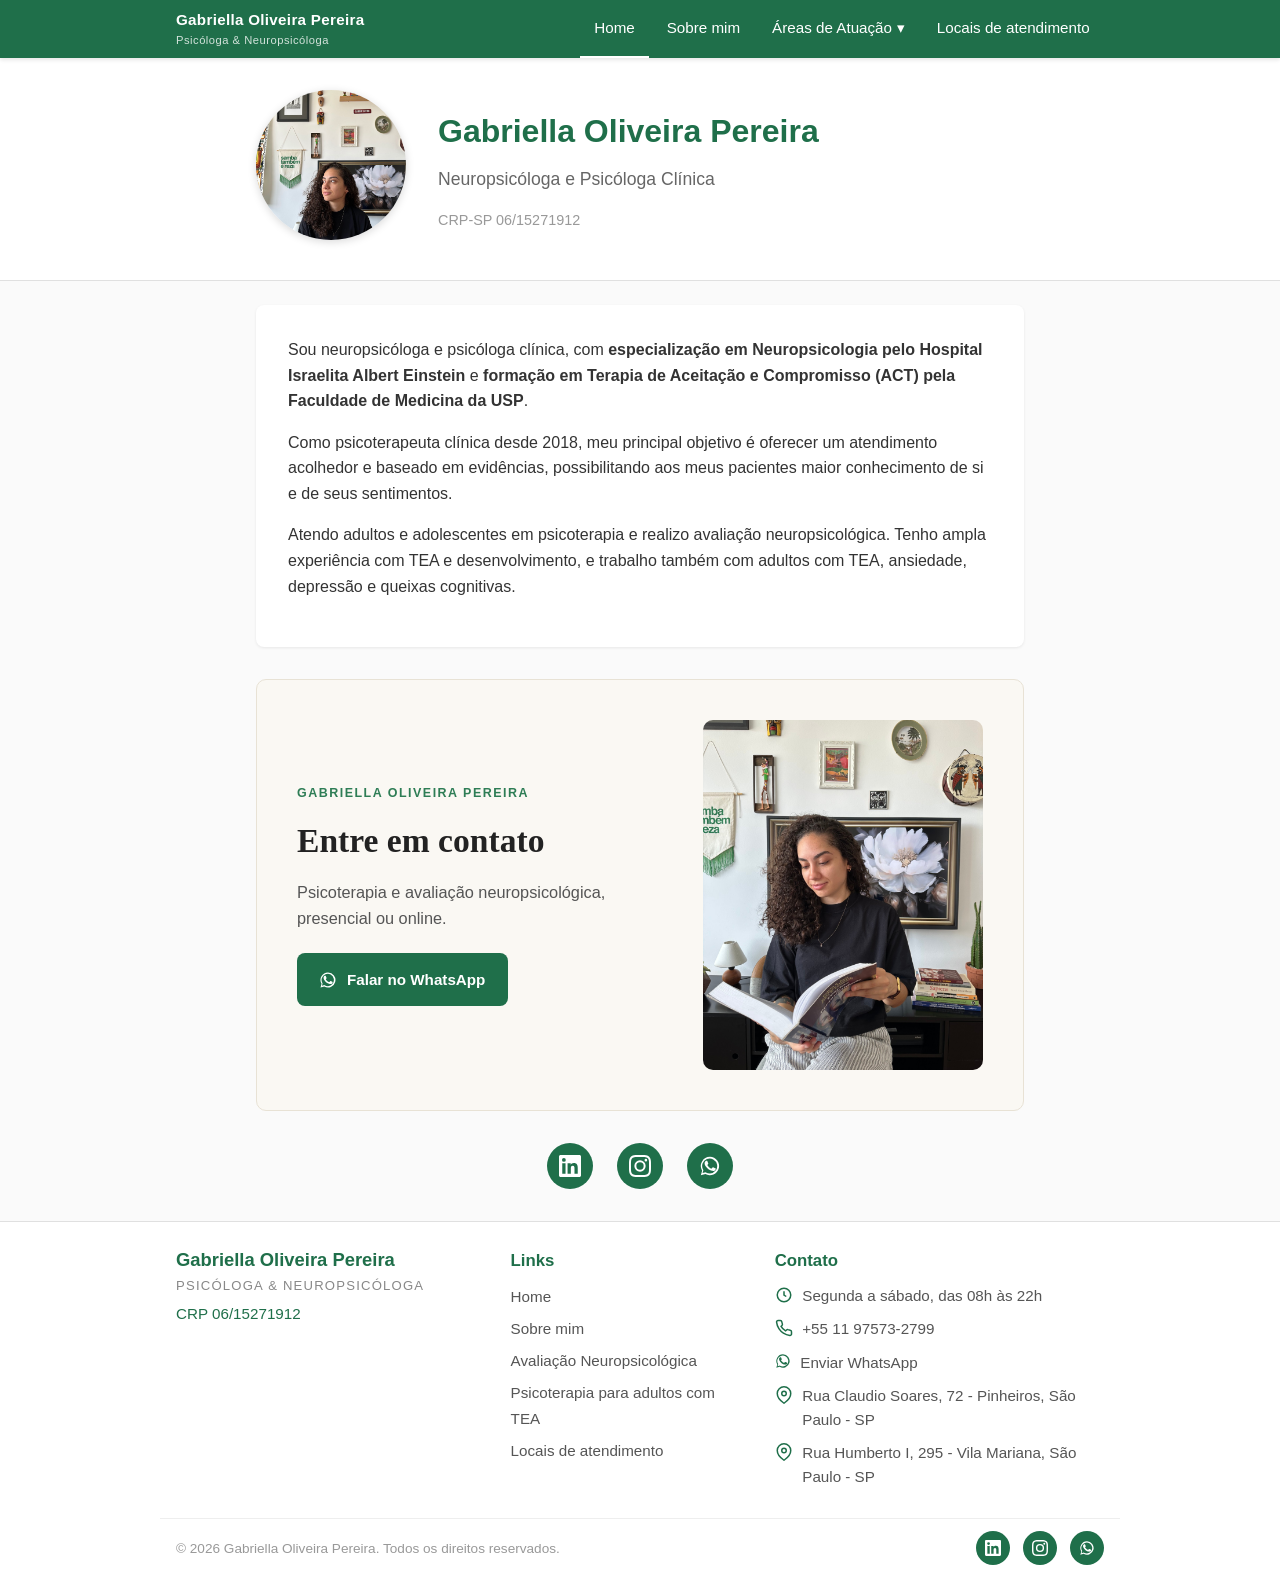
==== commit 9a19b2be: "Prévia: ajustes de texto da Gabriella e menu de celular com botão Co-Authored-By: Claude Opus 5.5 <n" ====
--- a/previa/index.html
+++ b/previa/index.html
@@ -2,12 +2,13 @@
 <html lang="pt-BR">
 <head>
     <meta charset="UTF-8">
+    
     <meta name="robots" content="noindex, nofollow">
     <meta name="viewport" content="width=device-width, initial-scale=1.0">
     <title>Gabriella Oliveira Pereira - Neuropsicóloga e Psicóloga Clínica em São Paulo</title>
     <meta name="description" content="Neuropsicóloga e psicóloga clínica com formação em ACT pela USP e Neuropsicologia pelo Albert Einstein. Atendimento em Pinheiros, Vila Mariana e online.">
     <meta name="keywords" content="psicóloga, neuropsicóloga, ACT, TEA adulto, Pinheiros, Vila Mariana, São Paulo">
-    <link rel="stylesheet" href="style.css?v=2">
+    <link rel="stylesheet" href="style.css?v=3">
 
     <script type="application/ld+json">
     {
@@ -51,19 +52,24 @@
     <nav>
         <div class="nav-inner">
             <a href="index.html" class="nav-brand">Gabriella Oliveira Pereira<span>Psicóloga &amp; Neuropsicóloga</span></a>
+            <button type="button" class="nav-toggle" aria-label="Abrir menu" aria-expanded="false"><span></span><span></span><span></span></button>
             <ul>
                 <li><a href="index.html" class="nav-link active">Home</a></li>
                 <li><a href="quem-sou-eu.html" class="nav-link">Sobre mim</a></li>
                 <li class="nav-dropdown">
-                    <a href="avaliacao-neuropsicologica.html" class="nav-link nav-dropdown-toggle" aria-haspopup="true">Áreas de Atuação ▾</a>
+                    <a href="avaliacao-neuropsicologica.html" class="nav-link nav-dropdown-toggle" aria-haspopup="true">Áreas de Atuação <span class="nav-caret">▾</span></a>
                     <ul class="nav-dropdown-menu">
                         <li><a href="avaliacao-neuropsicologica.html">Avaliação Neuropsicológica</a></li>
-                        </ul>
+                        <li><a href="psicoterapia-adultos-tea.html">Psicoterapia para adultos com TEA</a></li>
+                    </ul>
                 </li>
                 <li><a href="locais.html" class="nav-link">Locais de atendimento</a></li>
             </ul>
         </div>
     </nav>
+    <script>
+    (function(){var n=document.querySelector('nav'),b=n&&n.querySelector('.nav-toggle');if(!b)return;b.addEventListener('click',function(){var o=n.classList.toggle('nav-open');b.setAttribute('aria-expanded',o?'true':'false');b.setAttribute('aria-label',o?'Fechar menu':'Abrir menu');});})();
+    </script>
 
     <header>
         <div class="header-content">
@@ -98,7 +104,7 @@
                 </a>
             </div>
             <div class="hero-photo">
-                <img src="gabriella-nova.jpg" alt="Gabriella Oliveira Pereira">
+                <img src="../gabriella-nova.jpg" alt="Gabriella Oliveira Pereira">
             </div>
         </section>
 
@@ -129,6 +135,7 @@
                     <li><a href="index.html">Home</a></li>
                     <li><a href="quem-sou-eu.html">Sobre mim</a></li>
                     <li><a href="avaliacao-neuropsicologica.html">Avaliação Neuropsicológica</a></li>
+                    <li><a href="psicoterapia-adultos-tea.html">Psicoterapia para adultos com TEA</a></li>
                     <li><a href="locais.html">Locais de atendimento</a></li>
                 </ul>
             </div>
--- a/previa/style.css
+++ b/previa/style.css
@@ -836,3 +836,101 @@
     color: #555;
     line-height: 1.6;
 }
+
+/* Menu no celular: botão ☰ que abre a lista na vertical */
+.nav-toggle {
+    display: none;
+}
+
+@media (max-width: 860px) {
+    .nav-inner {
+        flex-wrap: nowrap;
+        justify-content: space-between;
+        padding: 0.7rem 1rem;
+        position: relative;
+    }
+
+    .nav-toggle {
+        display: flex;
+        flex-direction: column;
+        justify-content: center;
+        gap: 5px;
+        width: 44px;
+        height: 44px;
+        padding: 10px;
+        margin-left: auto;
+        background: none;
+        border: 0;
+        cursor: pointer;
+    }
+
+    .nav-toggle span {
+        display: block;
+        height: 2px;
+        width: 100%;
+        background: #fff;
+        border-radius: 2px;
+        transition: transform 0.2s, opacity 0.2s;
+    }
+
+    nav.nav-open .nav-toggle span:nth-child(1) { transform: translateY(7px) rotate(45deg); }
+    nav.nav-open .nav-toggle span:nth-child(2) { opacity: 0; }
+    nav.nav-open .nav-toggle span:nth-child(3) { transform: translateY(-7px) rotate(-45deg); }
+
+    nav ul {
+        display: none;
+        position: absolute;
+        top: 100%;
+        left: 0;
+        right: 0;
+        width: 100%;
+        flex-direction: column;
+        align-items: stretch;
+        gap: 0;
+        margin: 0;
+        padding: 0.3rem 0 0.6rem;
+        background: #1f6f4a;
+        box-shadow: 0 6px 12px rgba(0,0,0,0.15);
+    }
+
+    nav.nav-open > .nav-inner > ul {
+        display: flex;
+    }
+
+    nav a.nav-link {
+        padding: 0.8rem 1.2rem;
+        font-size: 1rem;
+        white-space: nowrap;
+        border-bottom: 0;
+        border-left: 3px solid transparent;
+    }
+
+    nav a.nav-link.active {
+        border-left-color: #fff;
+        background: rgba(255,255,255,0.08);
+    }
+
+    .nav-caret {
+        display: none;
+    }
+
+    /* No celular, as páginas de Áreas de Atuação aparecem sempre, logo abaixo */
+    nav .nav-dropdown-menu,
+    nav .nav-dropdown:hover .nav-dropdown-menu,
+    nav .nav-dropdown:focus-within .nav-dropdown-menu {
+        display: block;
+        position: static;
+        min-width: 0;
+        padding: 0;
+        background: none;
+        box-shadow: none;
+    }
+
+    nav .nav-dropdown-menu a {
+        padding: 0.6rem 1.2rem 0.6rem 2.2rem;
+        font-size: 0.95rem;
+        font-weight: 400;
+        white-space: normal;
+        opacity: 0.9;
+    }
+}
